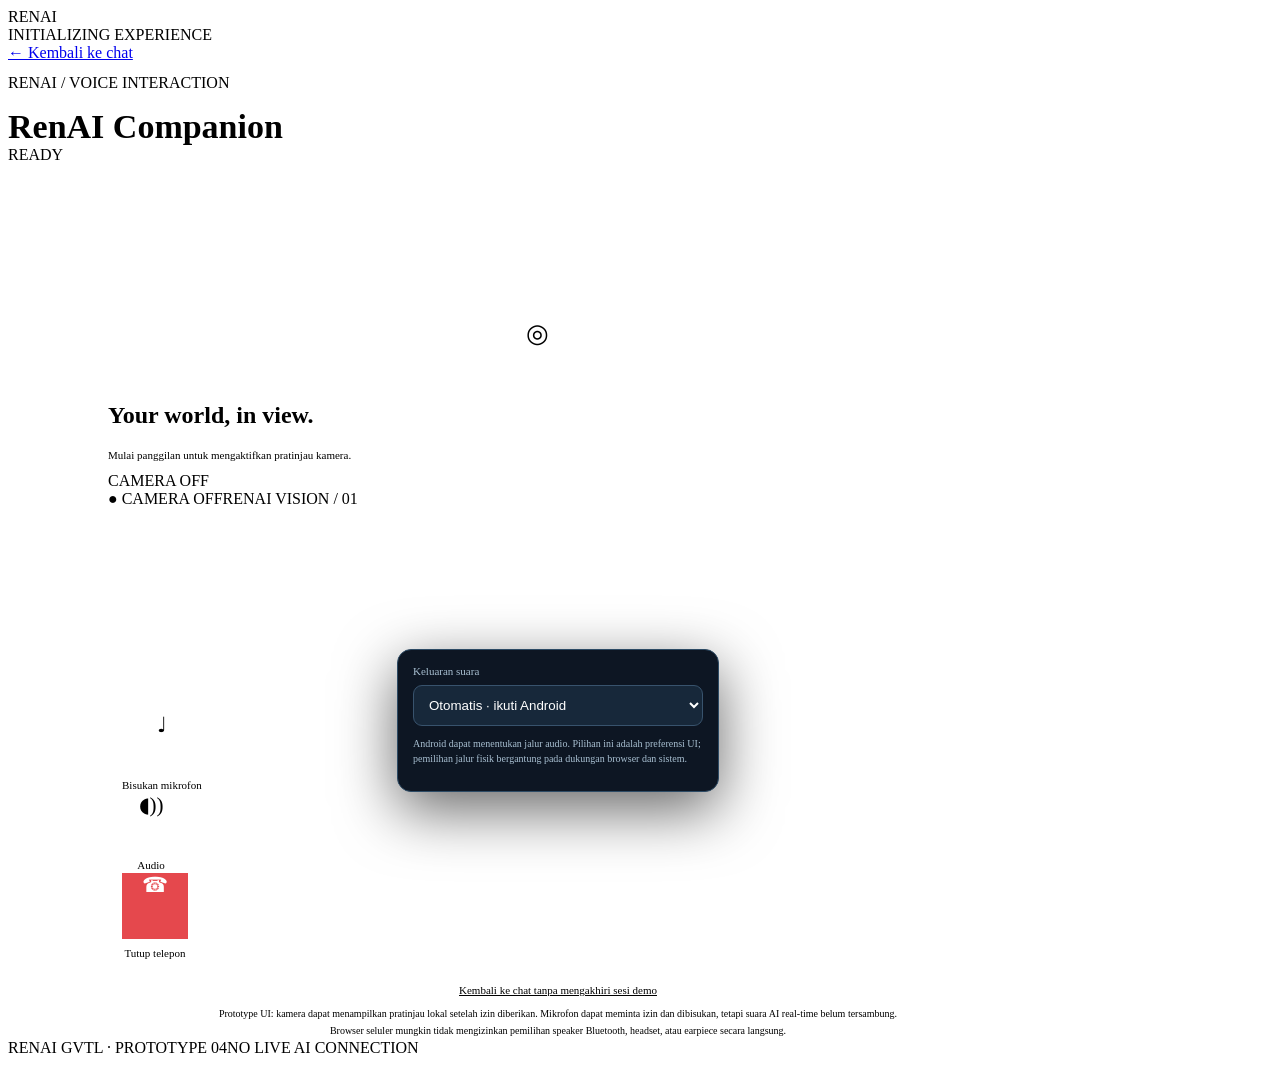
==== live.html @ db4cf562 "Add files via upload" ====
<!doctype html>
<html lang="id"><head><meta charset="utf-8"><meta name="viewport" content="width=device-width, initial-scale=1">
<meta name="theme-color" content="#070b12"><title>RenAI Live Call · RENAI Visionary</title>
<link rel="icon" href="assets/icons/renai.svg" type="image/svg+xml">
<link rel="preconnect" href="https://fonts.googleapis.com"><link href="https://fonts.googleapis.com/css2?family=DM+Sans:wght@400;500;600;700&family=Space+Grotesk:wght@400;500;600;700&display=swap" rel="stylesheet">
<link rel="stylesheet" href="css/base/variables.css"><link rel="stylesheet" href="css/base/reset.css"><link rel="stylesheet" href="css/base/type.css"><link rel="stylesheet" href="css/components/ui.css"><link rel="stylesheet" href="css/pages/live.css"><link rel="stylesheet" href="css/animations.css">
<style>
.live-shell{min-height:100vh;display:flex;flex-direction:column;max-width:1100px}.live-top{align-items:center}.live-top h1{margin:5px 0 0}.call-stage{flex:1;display:flex;flex-direction:column;justify-content:center;max-width:900px;width:100%;margin:0 auto}.live-screen{min-height:340px;aspect-ratio:16/9}.live-controls{gap:22px;padding:24px 8px 14px}.call-action{display:flex;flex-direction:column;align-items:center;gap:8px;border:0;background:transparent;color:var(--text);font:inherit;font-size:11px;cursor:pointer;min-width:66px}.round-control{width:58px;height:58px;font-size:21px;cursor:pointer}.round-control.danger{background:#e5484d;border-color:#e5484d;color:#fff;width:66px;height:66px}.round-control.muted{background:#5b2432;border-color:#9b4558}.audio-menu-wrap{position:relative}.audio-menu{position:absolute;z-index:10;bottom:80px;left:50%;transform:translateX(-50%);width:min(290px,80vw);padding:15px;background:#0d1623;border:1px solid #2d4b65;border-radius:14px;box-shadow:0 18px 60px #0009;color:#edf7ff;text-align:left}.audio-menu label{display:block;font-size:11px;margin-bottom:8px;color:#a8bfd1}.audio-menu select{width:100%;padding:11px;border-radius:9px;background:#17283a;color:#fff;border:1px solid #38536d}.audio-menu p{font-size:10px;line-height:1.5;color:#a8bfd1;margin-top:10px}.call-status-line{text-align:center;color:var(--muted);font-size:11px;margin-top:6px}.call-bottom{display:flex;justify-content:center;margin-top:10px}.call-bottom a{color:var(--muted);font-size:11px}.call-note{max-width:700px;margin:10px auto 0;text-align:center;font-size:10px;line-height:1.65;color:var(--muted)}.camera-placeholder.hidden{display:none!important}
@media(max-width:600px){.live-shell{padding:14px}.live-screen{min-height:280px;aspect-ratio:3/4}.live-controls{gap:12px;padding-top:22px}.round-control{width:52px;height:52px}.round-control.danger{width:60px;height:60px}.call-action{min-width:58px;font-size:10px}}
</style></head>
<body data-theme="dark">
<div id="app-loader" class="loader-screen"><div class="loader-inner"><div class="spg-loader"><i></i><i></i><i></i></div><div class="loader-logo">REN<span>AI</span></div><div class="loader-caption">INITIALIZING EXPERIENCE</div></div></div>
<div class="live-shell">
<header class="live-top"><div><a href="companion.html" class="live-back">← Kembali ke chat</a><p class="eyebrow" style="margin-top:12px">RENAI / VOICE INTERACTION</p><h1 style="font-size:clamp(24px,4vw,34px)">RenAI Companion</h1></div><span class="tag tag-blue" id="call-status">READY</span></header>
<main class="call-stage">
<div class="live-screen"><video id="camera-video" autoplay muted playsinline></video><div class="camera-placeholder"><div class="iconbox" style="width:64px;height:64px;font-size:26px;margin:0 auto 17px">◎</div><h2>Your world, in view.</h2><p class="muted" style="font-size:11px">Mulai panggilan untuk mengaktifkan pratinjau kamera.</p><span class="tag">CAMERA OFF</span></div><div class="live-overlay-top"><span class="live-pill" id="camera-status">● CAMERA OFF</span><span class="live-pill">RENAI VISION / 01</span></div></div>
<div class="call-status-line" id="call-status-line">Siap memulai sesi · Mode demo</div>
<div class="live-controls">
<button class="call-action" id="mic-toggle" aria-label="Bisukan mikrofon"><span class="round-control" id="mic-icon">♩</span><span id="mic-label">Bisukan mikrofon</span></button>
<div class="audio-menu-wrap"><button class="call-action" id="audio-menu-toggle" aria-label="Pilih keluaran audio" aria-expanded="false"><span class="round-control">◖))</span><span>Audio</span></button>
<div class="audio-menu hidden" id="audio-menu"><label for="audio-route">Keluaran suara</label><select id="audio-route"><option value="auto">Otomatis · ikuti Android</option><option value="speaker">Speaker ponsel</option><option value="bluetooth">Bluetooth terhubung</option><option value="wired">Headset kabel / USB-C</option><option value="earpiece">Earpiece / speaker telepon</option></select><p id="audio-route-note">Android dapat menentukan jalur audio. Pilihan ini adalah preferensi UI; pemilihan jalur fisik bergantung pada dukungan browser dan sistem.</p></div></div>
<button class="call-action" id="end-call" aria-label="Tutup telepon"><span class="round-control danger">☎</span><span>Tutup telepon</span></button>
</div>
<div class="call-bottom"><a href="companion.html">Kembali ke chat tanpa mengakhiri sesi demo</a></div>
<p class="call-note">Prototype UI: kamera dapat menampilkan pratinjau lokal setelah izin diberikan. Mikrofon dapat meminta izin dan dibisukan, tetapi suara AI real-time belum tersambung. Browser seluler mungkin tidak mengizinkan pemilihan speaker Bluetooth, headset, atau earpiece secara langsung.</p>
</main>
<footer class="footer"><span>RENAI GVTL · PROTOTYPE 04</span><span>NO LIVE AI CONNECTION</span></footer></div>
<div id="toast-region" class="toast-region" aria-live="polite"></div>
<script src="js/modules/ui.js"></script><script src="js/modules/loader.js"></script><script src="js/pages/companion.js"></script>
<script>
document.addEventListener('DOMContentLoaded',()=>{
 const micBtn=document.getElementById('mic-toggle'),micIcon=document.getElementById('mic-icon'),micLabel=document.getElementById('mic-label'),audioBtn=document.getElementById('audio-menu-toggle'),audioMenu=document.getElementById('audio-menu'),audioRoute=document.getElementById('audio-route'),note=document.getElementById('audio-route-note');
 let micStream=null,cameraStream=null,muted=false;
 const status=document.getElementById('call-status'),line=document.getElementById('call-status-line');
 const video=document.getElementById('camera-video'),placeholder=document.querySelector('.camera-placeholder');
 const cameraStatus=document.getElementById('camera-status');
 (async()=>{
  if(!navigator.mediaDevices?.getUserMedia){line.textContent='Browser tidak mendukung kamera. Sesi tetap dalam mode demo.';return;}
  try{
   cameraStream=await navigator.mediaDevices.getUserMedia({video:{facingMode:{ideal:'user'}},audio:false});
   video.srcObject=cameraStream;video.classList.add('active');placeholder?.classList.add('hidden');
   cameraStatus.textContent='LIVE PREVIEW';status.textContent='DEMO ACTIVE';line.textContent='Pratinjau kamera aktif secara lokal · AI belum tersambung';
  }catch(e){
   line.textContent=e.name==='NotAllowedError'?'Izin kamera ditolak. Kamu tetap bisa melihat antarmuka panggilan.':'Kamera belum tersedia. Kamu tetap bisa memakai antarmuka demo.';
  }
 })();
 micBtn?.addEventListener('click',async()=>{
  if(!micStream){
   if(!navigator.mediaDevices?.getUserMedia){RenAIUI.toast('Browser ini tidak mendukung akses mikrofon.');return;}
   try{micStream=await navigator.mediaDevices.getUserMedia({audio:true,video:false});muted=false;micStream.getAudioTracks().forEach(t=>t.enabled=true);RenAIUI.toast('Mikrofon diizinkan. Audio belum dikirim ke AI.');}
   catch(e){RenAIUI.toast(e.name==='NotAllowedError'?'Izin mikrofon ditolak. Periksa izin browser.':'Mikrofon tidak dapat diaktifkan.');return;}
  }else{muted=!muted;micStream.getAudioTracks().forEach(t=>t.enabled=!muted);}
  micIcon.textContent=muted?'×':'♩';micIcon.classList.toggle('muted',muted);micLabel.textContent=muted?'Aktifkan mikrofon':'Bisukan mikrofon';
 });
 audioBtn?.addEventListener('click',()=>{audioMenu.classList.toggle('hidden');audioBtn.setAttribute('aria-expanded',String(!audioMenu.classList.contains('hidden')));});
 audioRoute?.addEventListener('change',()=>{const labels={auto:'Otomatis: mengikuti pengaturan Android.',speaker:'Speaker ponsel dipilih sebagai preferensi.',bluetooth:'Bluetooth dipilih sebagai preferensi. Pastikan perangkat Bluetooth tersambung di Android.',wired:'Headset kabel / USB-C dipilih sebagai preferensi. Pastikan headset terpasang.',earpiece:'Earpiece dipilih sebagai preferensi jika perangkat mendukungnya.'};note.textContent=labels[audioRoute.value]+' Jalur audio fisik tetap dikelola Android/browser.';RenAIUI.toast('Preferensi audio diperbarui.');});
 document.getElementById('end-call')?.addEventListener('click',()=>{if(micStream)micStream.getTracks().forEach(t=>t.stop());if(cameraStream)cameraStream.getTracks().forEach(t=>t.stop());location.href='companion.html';});
 window.addEventListener('pagehide',()=>{if(micStream)micStream.getTracks().forEach(t=>t.stop());if(cameraStream)cameraStream.getTracks().forEach(t=>t.stop());});
});
</script></body></html>
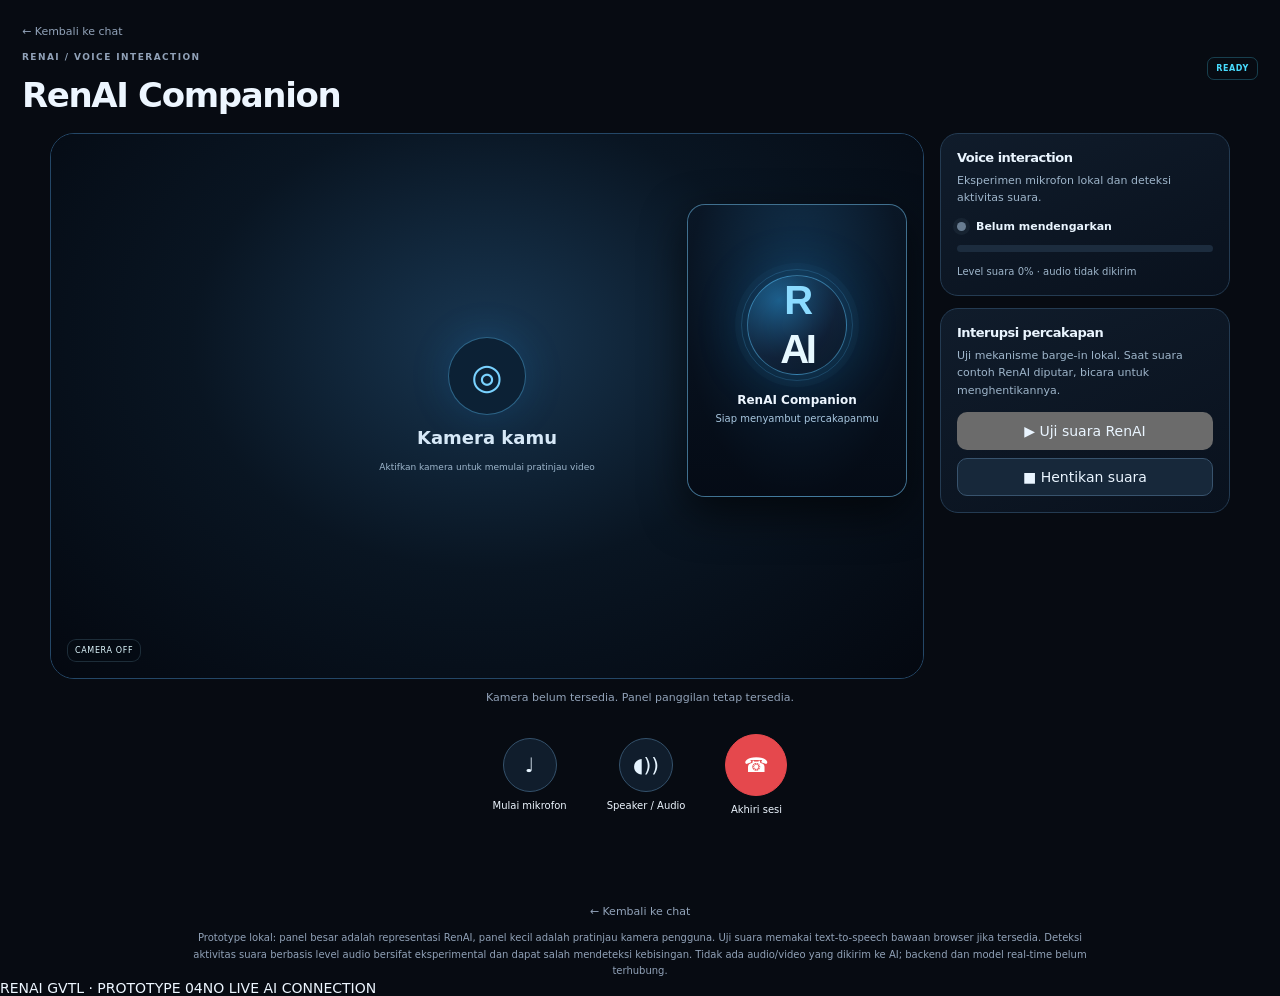
==== commit ac68e986: "Add files via upload" ====
--- a/live.html
+++ b/live.html
@@ -5,56 +5,163 @@
 <link rel="preconnect" href="https://fonts.googleapis.com"><link href="https://fonts.googleapis.com/css2?family=DM+Sans:wght@400;500;600;700&family=Space+Grotesk:wght@400;500;600;700&display=swap" rel="stylesheet">
 <link rel="stylesheet" href="css/base/variables.css"><link rel="stylesheet" href="css/base/reset.css"><link rel="stylesheet" href="css/base/type.css"><link rel="stylesheet" href="css/components/ui.css"><link rel="stylesheet" href="css/pages/live.css"><link rel="stylesheet" href="css/animations.css">
 <style>
-.live-shell{min-height:100vh;display:flex;flex-direction:column;max-width:1100px}.live-top{align-items:center}.live-top h1{margin:5px 0 0}.call-stage{flex:1;display:flex;flex-direction:column;justify-content:center;max-width:900px;width:100%;margin:0 auto}.live-screen{min-height:340px;aspect-ratio:16/9}.live-controls{gap:22px;padding:24px 8px 14px}.call-action{display:flex;flex-direction:column;align-items:center;gap:8px;border:0;background:transparent;color:var(--text);font:inherit;font-size:11px;cursor:pointer;min-width:66px}.round-control{width:58px;height:58px;font-size:21px;cursor:pointer}.round-control.danger{background:#e5484d;border-color:#e5484d;color:#fff;width:66px;height:66px}.round-control.muted{background:#5b2432;border-color:#9b4558}.audio-menu-wrap{position:relative}.audio-menu{position:absolute;z-index:10;bottom:80px;left:50%;transform:translateX(-50%);width:min(290px,80vw);padding:15px;background:#0d1623;border:1px solid #2d4b65;border-radius:14px;box-shadow:0 18px 60px #0009;color:#edf7ff;text-align:left}.audio-menu label{display:block;font-size:11px;margin-bottom:8px;color:#a8bfd1}.audio-menu select{width:100%;padding:11px;border-radius:9px;background:#17283a;color:#fff;border:1px solid #38536d}.audio-menu p{font-size:10px;line-height:1.5;color:#a8bfd1;margin-top:10px}.call-status-line{text-align:center;color:var(--muted);font-size:11px;margin-top:6px}.call-bottom{display:flex;justify-content:center;margin-top:10px}.call-bottom a{color:var(--muted);font-size:11px}.call-note{max-width:700px;margin:10px auto 0;text-align:center;font-size:10px;line-height:1.65;color:var(--muted)}.camera-placeholder.hidden{display:none!important}
-@media(max-width:600px){.live-shell{padding:14px}.live-screen{min-height:280px;aspect-ratio:3/4}.live-controls{gap:12px;padding-top:22px}.round-control{width:52px;height:52px}.round-control.danger{width:60px;height:60px}.call-action{min-width:58px;font-size:10px}}
+.live-shell{min-height:100vh;display:flex;flex-direction:column;max-width:1500px}.live-top{align-items:center}.live-top h1{margin:5px 0 0}.call-stage{flex:1;display:flex;flex-direction:column;width:100%;max-width:1180px;margin:0 auto}.video-call-layout{display:grid;grid-template-columns:minmax(0,1fr) 290px;gap:16px;align-items:stretch}.remote-stage{position:relative;min-height:520px;aspect-ratio:16/10;overflow:hidden;border:1px solid #244767;border-radius:24px;background:radial-gradient(ellipse at 50% 42%,#133d61 0%,#0b1a2c 42%,#050912 78%);display:flex;align-items:center;justify-content:center;isolation:isolate}.remote-glow{position:absolute;width:min(45vw,300px);aspect-ratio:1;border-radius:50%;background:radial-gradient(circle,#35baff25 0%,#247de81c 40%,transparent 72%);filter:blur(12px);animation:orbreathe 4s ease-in-out infinite}.renai-avatar{position:relative;z-index:1;width:clamp(112px,18vw,190px);aspect-ratio:1;border-radius:50%;display:grid;place-items:center;background:radial-gradient(circle at 32% 25%,#1d5e8b,#101d32 58%,#070c15);border:1px solid #58c6ff80;box-shadow:0 0 0 12px #36b8ff09,0 0 55px #159aff30,inset 0 0 35px #25baff1a;color:#8bdbff;font:700 clamp(36px,6vw,68px) 'Space Grotesk',sans-serif;letter-spacing:-.08em}.renai-avatar:after{content:'';position:absolute;inset:-10px;border:1px solid #59bfff2e;border-radius:50%;animation:orbit 12s linear infinite}.remote-info{position:absolute;left:20px;bottom:20px;z-index:3}.remote-info strong{display:block;font-size:16px}.remote-info small{display:block;color:#a8c7e0;font-size:11px;margin-top:5px}.live-overlay-top{position:absolute;top:16px;left:16px;right:16px;z-index:4;display:flex;justify-content:space-between;gap:8px;pointer-events:none}.live-pill{background:#050b13d9;color:#dff8ff;border:1px solid #9bd9ff2a;padding:8px 10px;border-radius:9px;font-size:9px;letter-spacing:.08em;backdrop-filter:blur(12px)}.local-preview{position:absolute;z-index:5;right:18px;bottom:18px;width:clamp(110px,22%,210px);aspect-ratio:3/4;max-height:42%;border:1px solid #7dcfff88;border-radius:16px;overflow:hidden;background:linear-gradient(145deg,#1b3248,#080e17);box-shadow:0 12px 35px #0007}.local-preview video{width:100%;height:100%;object-fit:cover;display:none;transform:none}.local-preview video.active{display:block}.self-placeholder{position:absolute;inset:0;display:flex;flex-direction:column;align-items:center;justify-content:center;gap:8px;color:#a8c7e0;text-align:center;padding:8px}.self-placeholder .self-icon{width:42px;height:42px;border:1px solid #5f8eb2;border-radius:50%;display:grid;place-items:center;font-size:21px}.self-placeholder small{font-size:9px}.local-preview .live-pill{position:absolute;left:7px;bottom:7px;padding:6px 7px;font-size:8px}.call-side{display:flex;flex-direction:column;gap:12px}.side-card{border:1px solid #243b52;background:linear-gradient(155deg,#101c2b,#09111d);border-radius:18px;padding:16px;color:#eaf5ff}.side-card h3{font-size:13px;margin:0 0 7px}.side-card p{font-size:11px;color:#9eb5ca;line-height:1.55;margin:0}.voice-state{display:flex;align-items:center;gap:10px;margin:14px 0 10px}.voice-dot{width:9px;height:9px;border-radius:50%;background:#687c91;box-shadow:0 0 0 4px #687c911a}.voice-dot.active{background:#43d9a3;box-shadow:0 0 0 4px #43d9a31c}.voice-state strong{font-size:11px}.voice-meter{height:7px;background:#1c2c3e;border-radius:99px;overflow:hidden;margin:12px 0}.voice-meter span{display:block;width:0;height:100%;background:linear-gradient(90deg,#247cff,#38e1d4);border-radius:99px;transition:width .08s}.voice-microcopy{font-size:10px!important}.call-status-line{text-align:center;color:var(--muted);font-size:11px;margin:12px 0}.live-controls{display:flex;justify-content:center;align-items:center;gap:clamp(10px,3vw,28px);padding:17px 8px 12px;flex-wrap:wrap;grid-column:1/-1;width:100%;box-sizing:border-box}.call-action{display:flex;flex-direction:column;align-items:center;gap:8px;border:0;background:transparent;color:var(--text);font:inherit;font-size:10px;cursor:pointer;min-width:65px}.round-control{width:54px;height:54px;border-radius:50%;border:1px solid #34516b;background:#101d2c;color:#e6f4ff;display:grid;place-items:center;font-size:20px;transition:transform .15s,background .15s}.call-action:active .round-control{transform:scale(.94)}.round-control.primary{background:linear-gradient(140deg,#4be2ff,#2876ed);color:#06121b;border:0}.round-control.danger{background:#e5484d;border-color:#e5484d;color:#fff;width:62px;height:62px}.round-control.muted{background:#5b2432;border-color:#9b4558}.audio-menu-wrap{position:relative}.audio-menu{position:absolute;z-index:10;bottom:80px;left:50%;transform:translateX(-50%);width:min(290px,80vw);padding:15px;background:#0d1623;border:1px solid #2d4b65;border-radius:14px;box-shadow:0 18px 60px #0009;color:#edf7ff;text-align:left}.audio-menu label{display:block;font-size:11px;margin-bottom:8px;color:#a8bfd1}.audio-menu select{width:100%;padding:11px;border-radius:9px;background:#17283a;color:#fff;border:1px solid #38536d}.audio-menu p{font-size:10px;line-height:1.5;color:#a8bfd1;margin-top:10px}.call-bottom{display:flex;justify-content:center;margin-top:5px}.call-bottom a{color:var(--muted);font-size:11px}.call-note{max-width:900px;margin:12px auto 0;text-align:center;font-size:10px;line-height:1.65;color:var(--muted)}.hidden{display:none!important}@keyframes orbreathe{0%,100%{transform:scale(.9);opacity:.65}50%{transform:scale(1.12);opacity:1}}@keyframes orbit{to{transform:rotate(360deg)}}
+@media(max-width:900px){.video-call-layout{grid-template-columns:1fr}.remote-stage{min-height:440px}.call-side{display:grid;grid-template-columns:1fr 1fr}.side-card{min-width:0}}
+@media(max-width:600px){.live-shell{padding:13px}.live-top{align-items:flex-start}.video-call-layout{gap:10px}.remote-stage{min-height:unset;aspect-ratio:3/4;max-height:68vh;border-radius:20px}.local-preview{right:12px;bottom:12px;width:31%;border-radius:12px}.live-overlay-top{top:10px;left:10px;right:10px;flex-wrap:wrap}.live-pill{font-size:8px;padding:7px 8px}.remote-info{left:14px;bottom:15px;max-width:48%}.remote-info strong{font-size:14px}.remote-info small{font-size:10px}.call-side{grid-template-columns:1fr 1fr;gap:8px}.side-card{padding:12px;border-radius:14px}.side-card h3{font-size:12px}.side-card p{font-size:10px}.live-controls{gap:12px;padding:16px 0}.round-control{width:48px;height:48px}.round-control.danger{width:56px;height:56px}.call-action{min-width:55px;font-size:9px}.call-note{font-size:9px}}
+
+.call-transcript{width:100%;max-width:1180px;margin:14px auto 0;border:1px solid #243b52;background:linear-gradient(145deg,#101c2b,#09111d);border-radius:16px;padding:14px 16px;box-sizing:border-box}
+.call-transcript-head{display:flex;align-items:center;justify-content:space-between;gap:10px;margin-bottom:8px}
+.call-transcript-head strong{font-size:12px}
+.call-transcript-head span{font-size:9px;color:#8da8c1;letter-spacing:.08em}
+.call-transcript p{font-size:12px;line-height:1.7;color:#d1e3f4;margin:0;white-space:pre-line}
+.call-transcript .transcript-placeholder{color:#8198ae}
+.remote-stage.is-speaking .renai-avatar{box-shadow:0 0 0 14px #36b8ff12,0 0 75px #159aff5c,inset 0 0 40px #25baff30;transform:scale(1.025)}
+
+
+/* Video-call hierarchy: user's camera is the primary full-size view, RenAI stays in picture-in-picture. */
+.remote-stage{position:relative;width:100%;min-width:0;min-height:520px;aspect-ratio:16/10;background:#050912;padding:0;box-sizing:border-box}
+.remote-glow{z-index:1;pointer-events:none}
+.local-preview.main-camera{position:absolute;top:0;right:0;bottom:0;left:0;width:100%;height:100%;max-height:none;aspect-ratio:auto;border:0;border-radius:0;box-shadow:none;margin:0;padding:0;background:radial-gradient(ellipse at 50% 38%,#183651 0%,#091522 48%,#040810 100%)}
+.local-preview.main-camera video{position:absolute;inset:0;width:100%;height:100%;object-fit:cover;display:none;transform:none;max-width:none;max-height:none}
+.local-preview.main-camera video.active{display:block}
+.local-preview.main-camera .self-placeholder{background:radial-gradient(ellipse at 50% 38%,#183651 0%,#091522 48%,#040810 100%);color:#d6e8f7;gap:12px}
+.local-preview.main-camera .self-placeholder .self-icon{width:78px;height:78px;border-radius:50%;display:grid;place-items:center;border:1px solid #5dc6ff66;background:#0c2135;color:#79d2ff;font-size:36px;box-shadow:0 0 42px #159aff25}
+.local-preview.main-camera .self-placeholder strong{font-size:18px}
+.local-preview.main-camera .self-placeholder small{max-width:250px;line-height:1.6;color:#9db6cc}
+.local-preview.main-camera #camera-status{position:absolute;left:16px;bottom:16px;right:auto;z-index:3}
+.renai-mini-card{position:absolute;z-index:6;top:70px;right:16px;width:clamp(130px,27%,220px);min-height:180px;aspect-ratio:3/4;border:1px solid #78cfff80;border-radius:18px;overflow:hidden;background:radial-gradient(ellipse at 50% 35%,#153d5e,#08111e 72%);box-shadow:0 16px 44px #0009;display:flex;flex-direction:column;align-items:center;justify-content:center;padding:12px;box-sizing:border-box;backdrop-filter:blur(14px)}
+.renai-mini-card:before{content:'';position:absolute;inset:0;background:linear-gradient(180deg,#102d4633,#030811a8);pointer-events:none}
+.renai-mini-card .renai-avatar{width:clamp(62px,9vw,100px);font-size:clamp(26px,4vw,40px);flex-shrink:0;z-index:1}
+.renai-mini-card .renai-avatar:after{inset:-7px}
+.renai-mini-card .remote-info{position:relative;left:auto;bottom:auto;z-index:2;text-align:center;margin-top:18px;max-width:100%}
+.renai-mini-card .remote-info strong{font-size:12px}
+.renai-mini-card .remote-info small{font-size:10px;line-height:1.4}
+.remote-stage.is-speaking .renai-mini-card .renai-avatar{box-shadow:0 0 0 8px #36b8ff22,0 0 36px #159aff80,inset 0 0 25px #25baff55;animation:renai-speaking-pulse .9s ease-in-out infinite alternate}
+.remote-stage.is-speaking .renai-mini-card{border-color:#66d0ff;box-shadow:0 0 0 2px #1688ff20,0 16px 44px #0009,0 0 28px #1688ff40}
+.remote-stage.is-speaking .renai-mini-card:after{content:'';position:absolute;inset:7px;border:1px solid #7bd4ff55;border-radius:12px;animation:renai-speaking-ring 1.3s ease-out infinite;pointer-events:none}
+.remote-stage.is-speaking .renai-mini-card .remote-info small{color:#8fe2ff}
+@keyframes renai-speaking-pulse{from{transform:scale(1)}to{transform:scale(1.07)}}
+@keyframes renai-speaking-ring{0%{opacity:.85;transform:scale(.97)}100%{opacity:0;transform:scale(1.04)}}
+@media(max-width:700px){.video-call-layout{grid-template-columns:minmax(0,1fr)}.remote-stage{min-height: min(70vh,600px);aspect-ratio:9/16}.renai-mini-card{top:62px;right:12px;width:clamp(112px,34%,155px);min-height:145px;padding:9px}.renai-mini-card .renai-avatar{width:62px}.renai-mini-card .remote-info{margin-top:12px}.renai-mini-card .remote-info strong{font-size:11px}.live-overlay-top{top:12px;left:12px;right:12px}.live-overlay-top .live-pill{font-size:8px;padding:7px}}
+@media(min-width:701px){.remote-stage{min-height:520px}}
+
+
+/* The spoken introduction is intentionally not displayed in the public call UI. */
+.call-transcript[hidden]{display:none!important}
+
 </style></head>
 <body data-theme="dark">
 <div id="app-loader" class="loader-screen"><div class="loader-inner"><div class="spg-loader"><i></i><i></i><i></i></div><div class="loader-logo">REN<span>AI</span></div><div class="loader-caption">INITIALIZING EXPERIENCE</div></div></div>
 <div class="live-shell">
 <header class="live-top"><div><a href="companion.html" class="live-back">← Kembali ke chat</a><p class="eyebrow" style="margin-top:12px">RENAI / VOICE INTERACTION</p><h1 style="font-size:clamp(24px,4vw,34px)">RenAI Companion</h1></div><span class="tag tag-blue" id="call-status">READY</span></header>
 <main class="call-stage">
-<div class="live-screen"><video id="camera-video" autoplay muted playsinline></video><div class="camera-placeholder"><div class="iconbox" style="width:64px;height:64px;font-size:26px;margin:0 auto 17px">◎</div><h2>Your world, in view.</h2><p class="muted" style="font-size:11px">Mulai panggilan untuk mengaktifkan pratinjau kamera.</p><span class="tag">CAMERA OFF</span></div><div class="live-overlay-top"><span class="live-pill" id="camera-status">● CAMERA OFF</span><span class="live-pill">RENAI VISION / 01</span></div></div>
-<div class="call-status-line" id="call-status-line">Siap memulai sesi · Mode demo</div>
-<div class="live-controls">
-<button class="call-action" id="mic-toggle" aria-label="Bisukan mikrofon"><span class="round-control" id="mic-icon">♩</span><span id="mic-label">Bisukan mikrofon</span></button>
-<div class="audio-menu-wrap"><button class="call-action" id="audio-menu-toggle" aria-label="Pilih keluaran audio" aria-expanded="false"><span class="round-control">◖))</span><span>Audio</span></button>
-<div class="audio-menu hidden" id="audio-menu"><label for="audio-route">Keluaran suara</label><select id="audio-route"><option value="auto">Otomatis · ikuti Android</option><option value="speaker">Speaker ponsel</option><option value="bluetooth">Bluetooth terhubung</option><option value="wired">Headset kabel / USB-C</option><option value="earpiece">Earpiece / speaker telepon</option></select><p id="audio-route-note">Android dapat menentukan jalur audio. Pilihan ini adalah preferensi UI; pemilihan jalur fisik bergantung pada dukungan browser dan sistem.</p></div></div>
-<button class="call-action" id="end-call" aria-label="Tutup telepon"><span class="round-control danger">☎</span><span>Tutup telepon</span></button>
+<div class="video-call-layout">
+ <section class="remote-stage" aria-label="Panel RenAI Companion">
+  <div class="remote-glow"></div>
+  <div class="live-overlay-top"><span class="live-pill" id="connection-pill">● DEMO SESSION</span><span class="live-pill">RENAI COMPANION / 01</span></div>
+  <div class="local-preview main-camera"><video id="camera-video" autoplay muted playsinline></video><div class="self-placeholder" id="self-placeholder"><span class="self-icon">◎</span><strong>Kamera kamu</strong><small>Aktifkan kamera untuk memulai pratinjau video</small></div><span class="live-pill" id="camera-status">CAMERA OFF</span></div>
+  <div class="renai-mini-card" aria-label="Jendela kecil RenAI Companion">
+    <div class="renai-avatar" aria-label="Avatar RenAI">R<span style="color:#e7f8ff">AI</span></div>
+    <div class="remote-info"><strong>RenAI Companion</strong><small id="remote-caption">Siap menyambut percakapanmu</small></div>
+  </div>
+ </section>
+ <aside class="call-side" aria-label="Panel kontrol suara">
+  <section class="side-card"><h3>Voice interaction</h3><p>Eksperimen mikrofon lokal dan deteksi aktivitas suara.</p><div class="voice-state"><span class="voice-dot" id="voice-dot"></span><strong id="voice-state-label">Belum mendengarkan</strong></div><div class="voice-meter"><span id="voice-meter-fill"></span></div><p class="voice-microcopy" id="voice-meter-text">Level suara 0% · audio tidak dikirim</p></section>
+  <section class="side-card"><h3>Interupsi percakapan</h3><p>Uji mekanisme barge-in lokal. Saat suara contoh RenAI diputar, bicara untuk menghentikannya.</p><button id="test-voice" class="button button-primary" style="width:100%;margin-top:13px;padding:11px;border-radius:10px;border:0;cursor:pointer">▶ Uji suara RenAI</button><button id="interrupt-voice" class="button" style="width:100%;margin-top:8px;padding:10px;border-radius:10px;border:1px solid #38536d;background:#17283a;color:#eaf5ff;cursor:pointer">■ Hentikan suara</button></section>
+ </aside>
 </div>
-<div class="call-bottom"><a href="companion.html">Kembali ke chat tanpa mengakhiri sesi demo</a></div>
-<p class="call-note">Prototype UI: kamera dapat menampilkan pratinjau lokal setelah izin diberikan. Mikrofon dapat meminta izin dan dibisukan, tetapi suara AI real-time belum tersambung. Browser seluler mungkin tidak mengizinkan pemilihan speaker Bluetooth, headset, atau earpiece secara langsung.</p>
+<div class="call-status-line" id="call-status-line">Siap memulai sesi · mode demo lokal</div>
+<div class="call-transcript" aria-live="polite" aria-atomic="true" hidden aria-hidden="true"><div class="call-transcript-head"><strong>Ringkasan percakapan</strong><span>LOCAL VOICE DEMO</span></div><p id="call-transcript-text" class="transcript-placeholder">Sambutan demonstrasi RENAI.</p></div>
+ <div class="live-controls">
+  <button class="call-action" id="mic-toggle" aria-label="Bisukan mikrofon"><span class="round-control" id="mic-icon">♩</span><span id="mic-label">Mulai mikrofon</span></button>
+  <div class="audio-menu-wrap"><button class="call-action" id="audio-menu-toggle" aria-label="Pilih keluaran audio" aria-expanded="false"><span class="round-control">◖))</span><span>Speaker / Audio</span></button><div class="audio-menu hidden" id="audio-menu"><label for="audio-route">Keluaran suara</label><select id="audio-route"><option value="auto">Otomatis · ikuti Android</option><option value="speaker">Speaker ponsel</option><option value="bluetooth">Bluetooth terhubung</option><option value="wired">Headset kabel / USB-C</option><option value="earpiece">Earpiece / speaker telepon</option></select><p id="audio-route-note">Pilihan ini preferensi UI; jalur fisik dikelola Android/browser.</p></div></div>
+  <button class="call-action" id="end-call" aria-label="Tutup panggilan"><span class="round-control danger">☎</span><span>Akhiri sesi</span></button>
+ </div>
+</div>
+<div class="call-bottom"><a href="companion.html">← Kembali ke chat</a></div>
+<p class="call-note">Prototype lokal: panel besar adalah representasi RenAI, panel kecil adalah pratinjau kamera pengguna. Uji suara memakai text-to-speech bawaan browser jika tersedia. Deteksi aktivitas suara berbasis level audio bersifat eksperimental dan dapat salah mendeteksi kebisingan. Tidak ada audio/video yang dikirim ke AI; backend dan model real-time belum terhubung.</p>
 </main>
 <footer class="footer"><span>RENAI GVTL · PROTOTYPE 04</span><span>NO LIVE AI CONNECTION</span></footer></div>
 <div id="toast-region" class="toast-region" aria-live="polite"></div>
 <script src="js/modules/ui.js"></script><script src="js/modules/loader.js"></script><script src="js/pages/companion.js"></script>
 <script>
 document.addEventListener('DOMContentLoaded',()=>{
- const micBtn=document.getElementById('mic-toggle'),micIcon=document.getElementById('mic-icon'),micLabel=document.getElementById('mic-label'),audioBtn=document.getElementById('audio-menu-toggle'),audioMenu=document.getElementById('audio-menu'),audioRoute=document.getElementById('audio-route'),note=document.getElementById('audio-route-note');
- let micStream=null,cameraStream=null,muted=false;
- const status=document.getElementById('call-status'),line=document.getElementById('call-status-line');
- const video=document.getElementById('camera-video'),placeholder=document.querySelector('.camera-placeholder');
- const cameraStatus=document.getElementById('camera-status');
- (async()=>{
-  if(!navigator.mediaDevices?.getUserMedia){line.textContent='Browser tidak mendukung kamera. Sesi tetap dalam mode demo.';return;}
-  try{
-   cameraStream=await navigator.mediaDevices.getUserMedia({video:{facingMode:{ideal:'user'}},audio:false});
-   video.srcObject=cameraStream;video.classList.add('active');placeholder?.classList.add('hidden');
-   cameraStatus.textContent='LIVE PREVIEW';status.textContent='DEMO ACTIVE';line.textContent='Pratinjau kamera aktif secara lokal · AI belum tersambung';
-  }catch(e){
-   line.textContent=e.name==='NotAllowedError'?'Izin kamera ditolak. Kamu tetap bisa melihat antarmuka panggilan.':'Kamera belum tersedia. Kamu tetap bisa memakai antarmuka demo.';
+ const $=id=>document.getElementById(id);
+ const micBtn=$('mic-toggle'),micIcon=$('mic-icon'),micLabel=$('mic-label'),audioBtn=$('audio-menu-toggle'),audioMenu=$('audio-menu'),audioRoute=$('audio-route'),note=$('audio-route-note');
+ let micStream=null,cameraStream=null,muted=false,context=null,analyser=null,raf=0,speaking=false,lastLoudAt=0,voiceEnabled=false;
+ const status=$('call-status'),line=$('call-status-line'),video=$('camera-video'),placeholder=$('self-placeholder'),cameraStatus=$('camera-status');
+ const voiceDot=$('voice-dot'),voiceState=$('voice-state-label'),meter=$('voice-meter-fill'),meterText=$('voice-meter-text');
+ function setVoiceState(label,active=false){voiceState.textContent=label;voiceDot.classList.toggle('active',active)}
+ function stopSpeech(message='Suara RenAI dihentikan.'){if('speechSynthesis'in window)window.speechSynthesis.cancel();speaking=false;document.querySelector('.remote-stage').classList.remove('is-speaking');$('test-voice').textContent='▶ Uji suara RenAI';$('remote-caption').textContent='Siap menyambut percakapanmu';if(message)line.textContent=message;}
+ function cleanupMic(){cancelAnimationFrame(raf);if(micStream)micStream.getTracks().forEach(t=>t.stop());if(context)context.close().catch(()=>{});micStream=null;context=null;analyser=null;voiceEnabled=false;meter.style.width='0%';meterText.textContent='Level suara 0% · audio tidak dikirim';setVoiceState('Belum mendengarkan',false);micIcon.textContent='♩';micIcon.classList.remove('muted');micLabel.textContent='Mulai mikrofon'}
+ async function startMic(){if(!navigator.mediaDevices?.getUserMedia){RenAIUI.toast('Browser tidak mendukung akses mikrofon.');return}try{micStream=await navigator.mediaDevices.getUserMedia({audio:{echoCancellation:true,noiseSuppression:true,autoGainControl:true},video:false});context=new (window.AudioContext||window.webkitAudioContext)();await context.resume();analyser=context.createAnalyser();analyser.fftSize=1024;context.createMediaStreamSource(micStream).connect(analyser);voiceEnabled=true;muted=false;micStream.getAudioTracks().forEach(t=>t.enabled=true);micIcon.textContent='♩';micIcon.classList.remove('muted');micLabel.textContent='Bisukan mikrofon';setVoiceState('Mendengarkan',true);line.textContent='Mikrofon aktif secara lokal · audio tidak dikirim ke AI';measure();RenAIUI.toast('Mikrofon aktif. Uji interupsi saat suara contoh diputar.')}catch(e){RenAIUI.toast(e.name==='NotAllowedError'?'Izin mikrofon ditolak. Periksa izin browser.':'Mikrofon tidak dapat diaktifkan.')}}
+ function measure(){if(!analyser||!voiceEnabled)return;const data=new Uint8Array(analyser.fftSize);analyser.getByteTimeDomainData(data);let sum=0;for(const sample of data){const n=(sample-128)/128;sum+=n*n}const rms=Math.sqrt(sum/data.length);const pct=Math.min(100,Math.round(rms*260));meter.style.width=pct+'%';meterText.textContent='Level suara '+pct+'% · audio tidak dikirim';const now=performance.now();if(!muted&&pct>12)lastLoudAt=now;if(speaking&&!muted&&pct>16&&now-lastLoudAt<160){stopSpeech('Interupsi terdeteksi dari level suara mikrofon.');setVoiceState('Interupsi terdeteksi',true)}else if(!speaking&&!muted&&pct>10){setVoiceState('Suara terdeteksi',true)}else if(!speaking&&!muted&&now-lastLoudAt>700){setVoiceState('Mendengarkan',true)}raf=requestAnimationFrame(measure)}
+ (async()=>{if(!navigator.mediaDevices?.getUserMedia){line.textContent='Browser tidak mendukung kamera. Panel panggilan tetap dapat digunakan.';return}try{cameraStream=await navigator.mediaDevices.getUserMedia({video:{facingMode:{ideal:'user'}},audio:false});video.srcObject=cameraStream;video.classList.add('active');placeholder.classList.add('hidden');cameraStatus.textContent='CAMERA LIVE';status.textContent='DEMO ACTIVE';line.textContent='Kamera aktif secara lokal · AI belum tersambung'}catch(e){line.textContent=e.name==='NotAllowedError'?'Izin kamera ditolak. Panel RenAI tetap tersedia.':'Kamera belum tersedia. Panel panggilan tetap tersedia.'}})();
+ micBtn.addEventListener('click',async()=>{if(!micStream){await startMic();return}muted=!muted;micStream.getAudioTracks().forEach(t=>t.enabled=!muted);micIcon.textContent=muted?'×':'♩';micIcon.classList.toggle('muted',muted);micLabel.textContent=muted?'Aktifkan mikrofon':'Bisukan mikrofon';setVoiceState(muted?'Mikrofon dibisukan':'Mendengarkan',!muted);if(muted&&speaking)stopSpeech('Mikrofon dibisukan.');});
+ $('test-voice').addEventListener('click',()=>{
+  if(!('speechSynthesis' in window) || !('SpeechSynthesisUtterance' in window)){
+    line.textContent='Browser ini belum menyediakan fitur suara. Coba Chrome terbaru.';
+    RenAIUI.toast('Fitur suara tidak tersedia di browser ini.');
+    return;
   }
- })();
- micBtn?.addEventListener('click',async()=>{
-  if(!micStream){
-   if(!navigator.mediaDevices?.getUserMedia){RenAIUI.toast('Browser ini tidak mendukung akses mikrofon.');return;}
-   try{micStream=await navigator.mediaDevices.getUserMedia({audio:true,video:false});muted=false;micStream.getAudioTracks().forEach(t=>t.enabled=true);RenAIUI.toast('Mikrofon diizinkan. Audio belum dikirim ke AI.');}
-   catch(e){RenAIUI.toast(e.name==='NotAllowedError'?'Izin mikrofon ditolak. Periksa izin browser.':'Mikrofon tidak dapat diaktifkan.');return;}
-  }else{muted=!muted;micStream.getAudioTracks().forEach(t=>t.enabled=!muted);}
-  micIcon.textContent=muted?'×':'♩';micIcon.classList.toggle('muted',muted);micLabel.textContent=muted?'Aktifkan mikrofon':'Bisukan mikrofon';
- });
- audioBtn?.addEventListener('click',()=>{audioMenu.classList.toggle('hidden');audioBtn.setAttribute('aria-expanded',String(!audioMenu.classList.contains('hidden')));});
- audioRoute?.addEventListener('change',()=>{const labels={auto:'Otomatis: mengikuti pengaturan Android.',speaker:'Speaker ponsel dipilih sebagai preferensi.',bluetooth:'Bluetooth dipilih sebagai preferensi. Pastikan perangkat Bluetooth tersambung di Android.',wired:'Headset kabel / USB-C dipilih sebagai preferensi. Pastikan headset terpasang.',earpiece:'Earpiece dipilih sebagai preferensi jika perangkat mendukungnya.'};note.textContent=labels[audioRoute.value]+' Jalur audio fisik tetap dikelola Android/browser.';RenAIUI.toast('Preferensi audio diperbarui.');});
- document.getElementById('end-call')?.addEventListener('click',()=>{if(micStream)micStream.getTracks().forEach(t=>t.stop());if(cameraStream)cameraStream.getTracks().forEach(t=>t.stop());location.href='companion.html';});
- window.addEventListener('pagehide',()=>{if(micStream)micStream.getTracks().forEach(t=>t.stop());if(cameraStream)cameraStream.getTracks().forEach(t=>t.stop());});
+  window.speechSynthesis.cancel();
+  window.speechSynthesis.resume();
+  // Trigger voice enumeration on browsers that load voices lazily.
+  window.speechSynthesis.getVoices();
+
+  const greeting='Selamat datang di RENAI AI Companion Visionary, sebuah konsep pengalaman interaksi manusia dan kecerdasan buatan yang dirancang agar terasa lebih natural, responsif, dan mudah dijelajahi. Melalui prototipe ini, Anda dapat mengenal rancangan antarmuka percakapan, pengalaman suara, serta konsep interaksi visual yang sedang dikembangkan.';
+  const guidance='Silakan jelajahi antarmuka dan fitur demonstrasi yang tersedia. Anda dapat mencoba pratinjau kamera, melihat indikator audio, serta mendengarkan contoh suara yang diputar melalui browser. Perlu diketahui bahwa versi ini masih merupakan prototipe eksplorasi; percakapan AI real-time dan pemahaman visual oleh model belum diaktifkan. Pengembangan berikutnya akan berfokus pada integrasi layanan AI yang sesuai dan penyempurnaan pengalaman interaksi.';
+  // The introduction is spoken aloud; its full script stays hidden from the public UI.
+
+  const button=$('test-voice');
+  const stage=document.querySelector('.remote-stage');
+  const paragraphs=[greeting,guidance];
+  let index=0;
+  speaking=true;
+  button.textContent='◖)) Menyiapkan suara';
+  line.textContent='Menyiapkan suara browser. Pastikan volume media ponsel aktif.';
+  function speakNext(){
+    if(index>=paragraphs.length){
+      speaking=false;
+      stage.classList.remove('is-speaking');
+      button.textContent='▶ Uji suara RenAI';
+      $('remote-caption').textContent='Siap menyambut percakapanmu';
+      if(voiceEnabled)setVoiceState('Mendengarkan',true);
+      line.textContent='Sambutan selesai · masih berupa demo lokal, belum terhubung ke AI';
+      return;
+    }
+    const utterance=new SpeechSynthesisUtterance(paragraphs[index++]);
+    utterance.lang='id-ID';
+    utterance.rate=0.88;
+    utterance.pitch=0.96;
+    const voices=window.speechSynthesis.getVoices();
+    const indonesianVoice=voices.find(v=>/^id(-|_)/i.test(v.lang));
+    if(indonesianVoice) utterance.voice=indonesianVoice;
+    utterance.onstart=()=>{
+      speaking=true;
+      stage.classList.add('is-speaking');
+      button.textContent='◖)) RenAI berbicara';
+      $('remote-caption').textContent='Sedang berbicara · uji lokal';
+      setVoiceState('RenAI berbicara',true);
+      line.textContent='Sambutan demonstrasi sedang diputar. Gunakan kontrol suara untuk menghentikan pemutaran.';
+    };
+    utterance.onend=speakNext;
+    utterance.onerror=(event)=>{
+      speaking=false;
+      stage.classList.remove('is-speaking');
+      button.textContent='▶ Coba suara lagi';
+      line.textContent='Suara gagal diputar ('+event.error+'). Periksa volume media dan mesin Text-to-Speech Android.';
+      RenAIUI.toast('Suara tidak keluar. Periksa pengaturan Text-to-Speech Android.');
+    };
+    window.speechSynthesis.speak(utterance);
+  }
+  // Delay a tick after cancel/resume to improve reliability on some mobile browsers.
+  setTimeout(speakNext, 150);
+});
+$('interrupt-voice').addEventListener('click',()=>stopSpeech('Suara dihentikan secara manual.'));
+ audioBtn.addEventListener('click',()=>{audioMenu.classList.toggle('hidden');audioBtn.setAttribute('aria-expanded',String(!audioMenu.classList.contains('hidden')))});
+ audioRoute.addEventListener('change',()=>{const labels={auto:'Otomatis: mengikuti pengaturan Android.',speaker:'Speaker ponsel dipilih sebagai preferensi.',bluetooth:'Bluetooth dipilih sebagai preferensi. Pastikan perangkat tersambung.',wired:'Headset kabel / USB-C dipilih sebagai preferensi.',earpiece:'Earpiece dipilih sebagai preferensi jika perangkat mendukungnya.'};note.textContent=labels[audioRoute.value]+' Jalur fisik tetap dikelola Android/browser.';RenAIUI.toast('Preferensi audio diperbarui.')});
+ $('end-call').addEventListener('click',()=>{stopSpeech('Sesi demo diakhiri.');cleanupMic();if(cameraStream)cameraStream.getTracks().forEach(t=>t.stop());location.href='companion.html'});
+ window.addEventListener('pagehide',()=>{stopSpeech('');cleanupMic();if(cameraStream)cameraStream.getTracks().forEach(t=>t.stop())});
 });
 </script></body></html>
--- a/css/base/variables.css
+++ b/css/base/variables.css
@@ -0,0 +1,2 @@
+:root{color-scheme:dark;--bg:#070b12;--surface:#0e1725;--surface2:#111f31;--border:rgba(137,169,207,.15);--text:#edf6ff;--muted:#91a2b8;--cyan:#48dcff;--blue:#328bff;--purple:#aa91ff;--green:#59e4b0;--gold:#ffd078;--danger:#ff7387;--radius:16px;--font:'DM Sans',system-ui,sans-serif;--display:'Space Grotesk',var(--font)}
+body[data-theme="light"]{color-scheme:light;--bg:#f2f6fb;--surface:#fff;--surface2:#eaf1f9;--border:rgba(43,73,112,.16);--text:#17253a;--muted:#63758b;--cyan:#007ca8;--blue:#276fe5;--purple:#7353d5;--green:#13885f;--gold:#9a6500;--danger:#c5304c}
--- a/css/base/type.css
+++ b/css/base/type.css
@@ -0,0 +1 @@
+h1,h2,h3,h4{font-family:var(--display);letter-spacing:-.04em;margin:0 0 10px}h1{font-size:clamp(28px,4vw,42px)}h2{font-size:25px}h3{font-size:16px}p{line-height:1.65}.muted{color:var(--muted)}.eyebrow{font-size:9px;font-weight:800;letter-spacing:.16em;text-transform:uppercase;color:var(--muted);margin:0 0 10px}.accent{color:var(--cyan)}
--- a/css/components/ui.css
+++ b/css/components/ui.css
@@ -0,0 +1 @@
+.brand{display:flex;align-items:center;gap:10px;font:700 22px var(--display);letter-spacing:-.08em}.brand b{color:var(--cyan)}.brand-symbol{display:flex;align-items:center;gap:3px}.brand-symbol i{width:4px;border-radius:5px;background:linear-gradient(var(--cyan),var(--blue));display:block;transform:skew(-15deg)}.brand-symbol i:nth-child(1){height:13px}.brand-symbol i:nth-child(2){height:23px}.brand-symbol i:nth-child(3){height:17px}.nav-label{font-size:9px;letter-spacing:.15em;color:var(--muted);margin:34px 12px 12px}.nav{display:grid;gap:5px}.nav a{display:flex;gap:12px;align-items:center;padding:12px;border-radius:10px;color:var(--muted);font-size:12px;border:1px solid transparent}.nav a:hover,.nav a.active{background:color-mix(in srgb,var(--cyan) 9%,var(--surface));border-color:color-mix(in srgb,var(--cyan) 20%,transparent);color:var(--text)}.nav a.active .navico{color:var(--cyan)}.navico{width:20px;text-align:center;font-size:16px}.side-bottom{margin-top:auto}.mini-card{padding:13px;border:1px solid var(--border);border-radius:12px;background:var(--surface2);margin-bottom:12px}.mini-card strong{font-size:11px}.mini-card p{font-size:10px;color:var(--muted);margin:6px 0 0}.user-row{display:flex;align-items:center;gap:9px;padding:13px 5px 2px;border-top:1px solid var(--border)}.avatar{width:36px;height:36px;border-radius:11px;display:grid;place-items:center;background:linear-gradient(145deg,#155f8b,#242b58);color:#d9faff;font-weight:800;flex:0 0 auto}.user-row small{display:block;color:var(--muted);font-size:9px;margin-top:3px}.btn{border:1px solid var(--border);border-radius:10px;padding:11px 15px;display:inline-flex;align-items:center;justify-content:center;gap:10px;background:var(--surface2);font-size:11px;font-weight:700;transition:.2s}.btn:hover{transform:translateY(-1px);border-color:var(--cyan)}.btn-primary{background:linear-gradient(110deg,var(--cyan),var(--blue));border-color:transparent;color:#04121c}.btn-danger{color:var(--danger)}.btn-block{width:100%}.field{display:grid;gap:7px;margin:12px 0}.field label{font-size:11px;font-weight:700}.field input,.field select,.field textarea,.input{width:100%;min-height:43px;border:1px solid var(--border);border-radius:10px;padding:10px 12px;background:var(--bg);color:var(--text);outline:none}.field textarea{min-height:90px;resize:vertical}.grid{display:grid;gap:15px}.grid-2{grid-template-columns:repeat(2,minmax(0,1fr))}.grid-3{grid-template-columns:repeat(3,minmax(0,1fr))}.grid-4{grid-template-columns:repeat(4,minmax(0,1fr))}.stat{padding:18px;border:1px solid var(--border);border-radius:14px;background:var(--surface)}.stat span{font-size:10px;color:var(--muted)}.stat strong{display:block;font:600 27px var(--display);margin:9px 0 4px}.stat small{font-size:9px;color:var(--green)}.tag{display:inline-flex;align-items:center;gap:6px;padding:6px 8px;border:1px solid var(--border);border-radius:7px;font-size:8px;font-weight:800;letter-spacing:.08em;color:var(--muted)}.tag-blue{color:var(--cyan);border-color:color-mix(in srgb,var(--cyan) 25%,transparent)}.list-row{display:flex;align-items:center;gap:12px;padding:14px 0;border-bottom:1px solid var(--border)}.list-row:last-child{border-bottom:0}.list-row>div:nth-child(2){flex:1}.list-row strong{font-size:11px}.list-row p{font-size:10px;color:var(--muted);margin:4px 0 0}.iconbox{width:38px;height:38px;display:grid;place-items:center;border-radius:11px;background:color-mix(in srgb,var(--cyan) 12%,var(--surface));color:var(--cyan);font-size:18px;flex:0 0 auto}.divider{height:1px;background:var(--border);margin:18px 0}.switch{appearance:none;width:36px;height:20px;border-radius:20px;background:#34465b;position:relative;cursor:pointer;flex:0 0 auto}.switch:checked{background:var(--blue)}.switch:before{content:"";position:absolute;width:14px;height:14px;border-radius:50%;background:white;left:3px;top:3px;transition:.18s}.switch:checked:before{left:19px}.price{font:700 29px var(--display)}.price small{font:500 11px var(--font);color:var(--muted)}.toast-region{position:fixed;z-index:100;right:18px;bottom:18px;display:grid;gap:8px;width:min(340px,calc(100vw - 36px))}.toast{padding:13px 15px;border:1px solid var(--border);border-radius:12px;background:var(--surface);box-shadow:0 15px 50px #0004;font-size:11px;animation:toastin .2s ease;color:var(--text)}.empty{padding:35px 10px;text-align:center;color:var(--muted);font-size:11px}.loader-screen{position:fixed;inset:0;z-index:200;background:#060b13;display:grid;place-items:center;transition:opacity .4s,visibility .4s}.loader-screen.done{opacity:0;visibility:hidden;pointer-events:none}.loader-inner{text-align:center}.loader-logo{font:700 30px var(--display);letter-spacing:-.08em;margin:18px}.loader-logo span{color:#4be2ff}.spg-loader{width:64px;height:64px;position:relative;margin:auto}.spg-loader i{position:absolute;inset:0;border:2px solid transparent;border-top-color:#4be2ff;border-radius:50%;animation:spin 1s linear infinite}.spg-loader i:nth-child(2){inset:8px;border-top-color:#367cff;animation-duration:1.5s;animation-direction:reverse}.spg-loader i:nth-child(3){inset:17px;border-top-color:#a68dff;animation-duration:2s}.loader-caption{font-size:9px;color:#7c96b2;letter-spacing:.2em}.toast{color:var(--text)}
--- a/css/pages/live.css
+++ b/css/pages/live.css
@@ -0,0 +1 @@
+.live-shell{max-width:1500px;margin:auto;padding:22px}.live-top{display:flex;justify-content:space-between;align-items:center;gap:12px;margin-bottom:18px}.live-workspace{display:grid;grid-template-columns:minmax(0,1fr) 320px;gap:15px}.live-screen{position:relative;min-height:400px;aspect-ratio:16/10;overflow:hidden;border:1px solid #2d4b65;border-radius:20px;background:radial-gradient(ellipse at 50% 45%,#143756,#050912 70%);display:grid;place-items:center}.live-screen video{position:absolute;inset:0;width:100%;height:100%;object-fit:cover;display:none}.live-screen video.active{display:block}.live-screen .camera-placeholder{position:relative;z-index:1}.live-overlay-top{position:absolute;top:15px;left:15px;right:15px;display:flex;justify-content:space-between;gap:10px;z-index:2;pointer-events:none}.live-pill{background:#050b13d9;color:#dff8ff;border:1px solid #9bd9ff2a;padding:8px 10px;border-radius:8px;font-size:9px;letter-spacing:.1em}.live-controls{display:flex;justify-content:center;align-items:center;gap:10px;flex-wrap:wrap;padding:17px 8px}.round-control{width:46px;height:46px;border-radius:50%;border:1px solid #496178;background:#101d2c;color:#e6f4ff;display:grid;place-items:center;font-size:16px}.round-control.primary{background:linear-gradient(140deg,#4be2ff,#2876ed);color:#06121b;border:0}.round-control.danger{background:#68253a;border-color:#8d4055}.live-panel{border:1px solid var(--border);border-radius:16px;background:var(--surface);padding:17px;min-width:0}.live-panel h3{margin-bottom:6px}.live-panel .chat-log{height:300px}.live-note{font-size:10px;color:var(--muted);line-height:1.7;padding:12px;border-radius:10px;background:var(--surface2);margin-top:14px}.live-back{font-size:11px;color:var(--muted)}@media(max-width:950px){.live-workspace{grid-template-columns:1fr}.live-panel .chat-log{height:180px}.live-screen{min-height:270px}}@media(max-width:520px){.live-shell{padding:13px}.live-screen{min-height:240px;aspect-ratio:4/5}.live-top{align-items:flex-start}.live-controls{gap:7px}.round-control{width:42px;height:42px}}
--- a/css/animations.css
+++ b/css/animations.css
@@ -0,0 +1 @@
+@keyframes spin{to{transform:rotate(360deg)}}@keyframes slowspin{to{transform:translateY(-50%) rotate(360deg)}}@keyframes toastin{from{opacity:0;transform:translateY(7px)}to{opacity:1;transform:none}}@keyframes pulse{50%{opacity:.35;box-shadow:0 0 2px var(--cyan)}}
